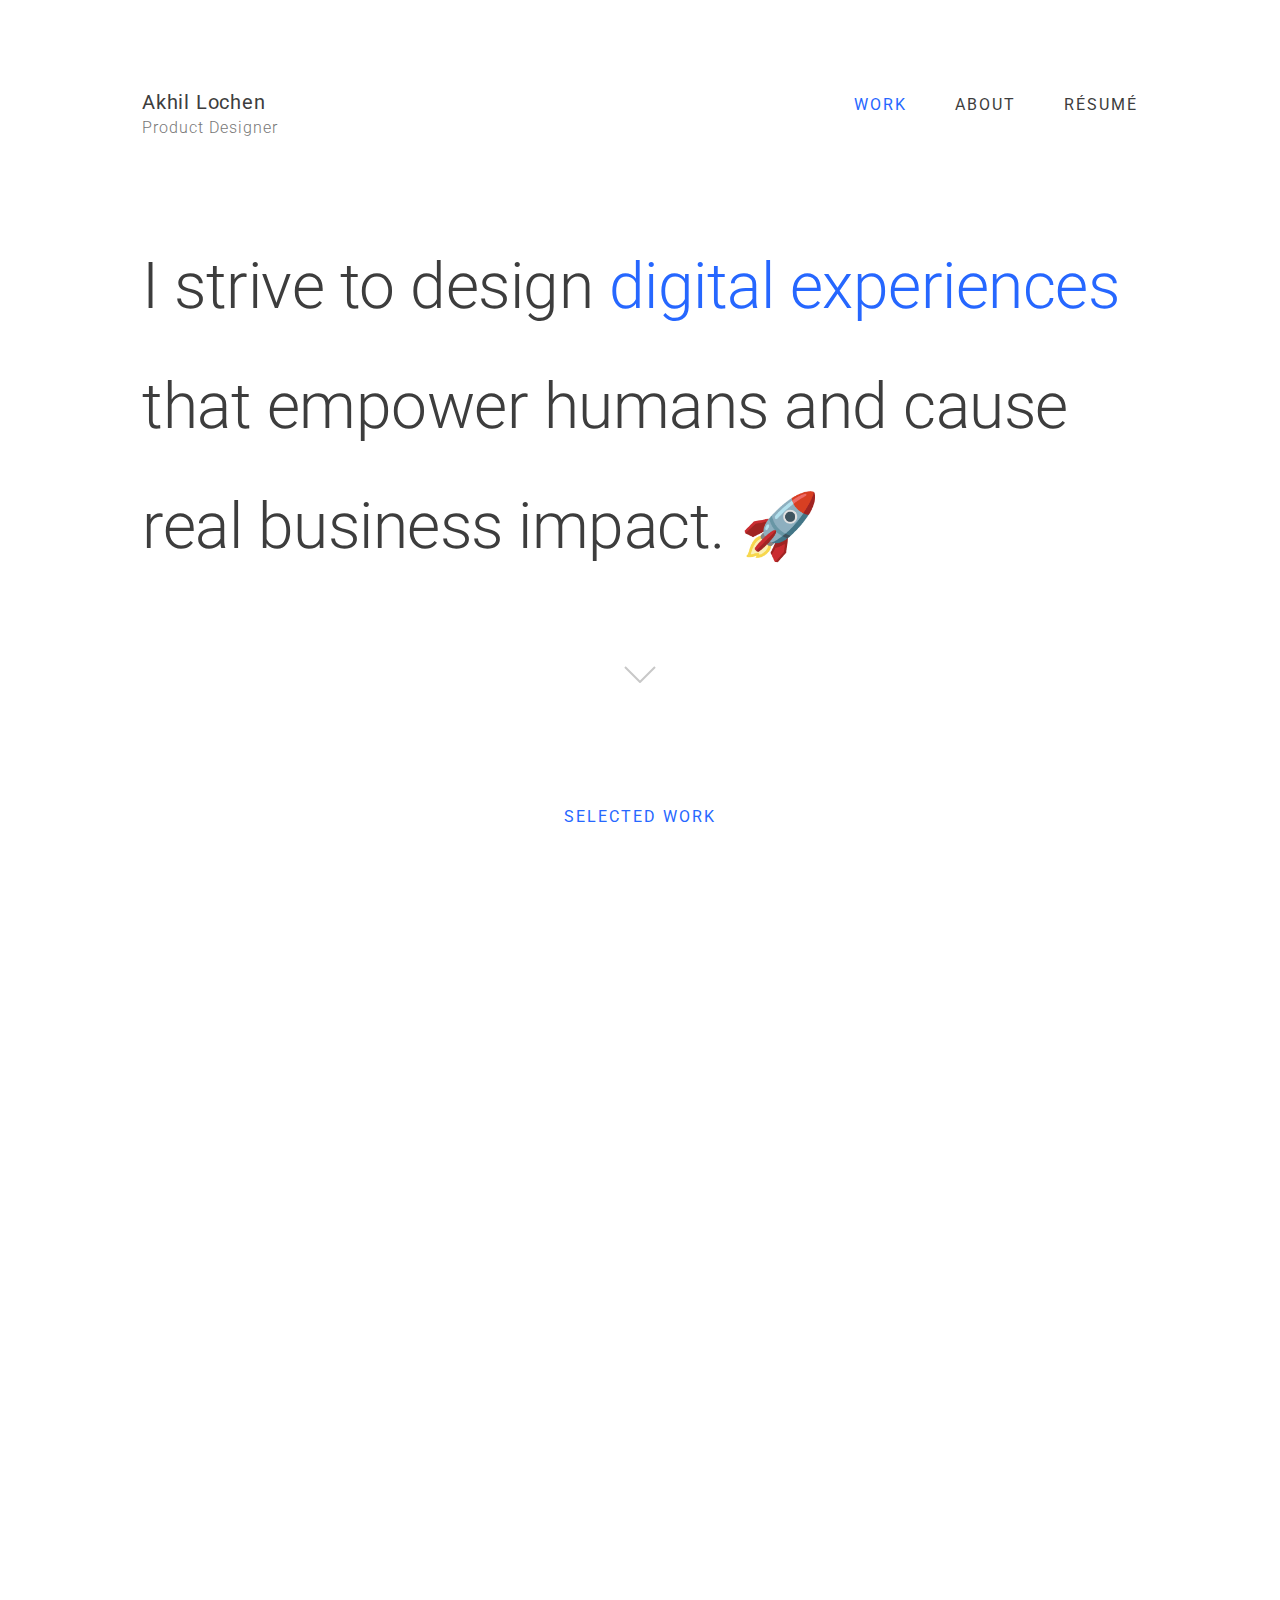
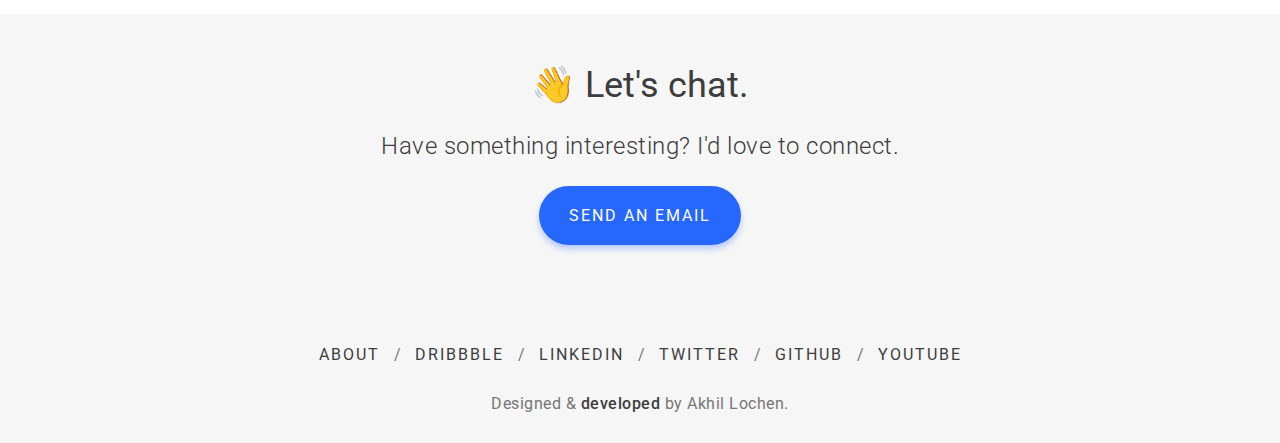
==== index.html @ 66c75b4b "Initial commit" ====
<!DOCTYPE html>
<html lang="en">

<head>
  <script async src="https://www.googletagmanager.com/gtag/js?id=G-N292E61CL1"></script>
  <script>
    window.dataLayer = window.dataLayer || [];
    function gtag() { dataLayer.push(arguments); }
    gtag('js', new Date());
    gtag('config', 'G-N292E61CL1');
  </script>
  <meta charset="UTF-8">
  <meta name="description" content="Akhil Lochen Portfolio" />
  <meta name="title" property="og:title" content="Akhil Lochen" />
  <meta property="og:type" content="Portfolio" />
  <meta name="image" property="og:image" content="./images/og-img-akhil-lochen-portfolio.jpg" />
  <meta name="description" property="og:description" content="Akhil Lochen Portfolio" />
  <meta name="author" content="Akhil Lochen" />
  <meta name="viewport" content="width=device-width, initial-scale=1.0">
  <title>Akhil Lochen — Product Designer</title>
  <link rel="icon" type="image/png" href="./images/icon-akhil-logo.jpg">
  <link rel="stylesheet" href="styles.css">
</head>

<body class="body">
  <nav>
    <div>
      <a href="index.html" class="brand">Akhil Lochen</a>
      <p class="brand-desc">Product Designer</p>
    </div>
    <img src="./images/menu.svg" alt="" class="ham">
    <div>
      <ul class="all-caps-16-px" id="navs">
        <li>
          <a href="#work-section" id="work-link" class="fancy-a highlighted">WORK</a>
        </li>
        <li>
          <a href="./about.html" class="fancy-a">ABOUT</a>
        </li>
        <li>
          <a href="https://drive.google.com/open?id=1reUtJAq7iz3k2XH_NZJFB_BNRAV89VYY" target="_blank"
            rel="noopener noreferrer" class="fancy-a">RÉSUMÉ</a>
        </li>
      </ul>
    </div>
  </nav>
  <div class="hero">
    <h1 class="hero-text">I strive to design <mark class="digital-experiences">digital experiences</mark> that empower
      humans and cause real business impact. 🚀 </h1>
    <div class="scroll-down-arrow user-select-none">
      <img src="./images/icon-down-arrow.svg" alt="Scroll down">
    </div>
  </div>
  <!-- <div id="intern-cta">
    <div class="cta-caption user-select-none">Available for new projects</div>
    <a href="mailto:akhillochen@gmail.com" target="_blank" rel="noopener noreferrer"
      class="intern-cta-button all-caps-16-px user-select-none">💌 HIRE ME</a>
  </div> -->
  <div class="selected-work all-caps-16-px user-select-none" id="work-section">SELECTED WORK</div>
  <a href="https://akhillochen.medium.com/voiceapp-a-community-based-voice-chat-app-cb2309b75c41" target="_blank"
    rel="noopener noreferrer">
    <div class="case-study third disappear">
      <div class="case-study-text">
        <p class="case-study-company-year all-caps-16-px">UX DESIGN ASSIGNMENT • 2021</p>
        <h3 class="case-study-title">VoiceApp</h3>
        <p class="case-study-description">How I designed a voice-chat app for my very first take-home UX Design
          assignment in just 8 hours!</p>
        <a href="https://akhillochen.medium.com/voiceapp-a-community-based-voice-chat-app-cb2309b75c41" target="_blank"
          rel="noopener noreferrer" class="case-study-read-button all-caps-16-px user-select-none">
          READ
          <img src="./images/icon-read-arrow.svg" alt="">
        </a>
      </div>
      <img src="./images/img-voiceapp.jpg" alt="" class="case-study-image user-select-none">
    </div>
  </a>
  <a href="https://akhillochen.medium.com/bookings-on-highspace-fb91dfb2811b" target="_blank" rel="noopener noreferrer">
    <div class="case-study first disappear">
      <div class="case-study-text">
        <p class="case-study-company-year all-caps-16-px">HIGHSPACE • FREELANCE • 2020</p>
        <h3 class="case-study-title">Bookings on Highspace</h3>
        <p class="case-study-description">Designing the customer-side ‘Bookings’ page for a stealth startup (similar to
          “Your Orders” page on Amazon.in).</p>
        <a href="https://akhillochen.medium.com/bookings-on-highspace-fb91dfb2811b" target="_blank"
          rel="noopener noreferrer" class="case-study-read-button all-caps-16-px user-select-none">
          READ
          <img src="./images/icon-read-arrow.svg" alt="">
        </a>
      </div>
      <img src="./images/img-bookings-on-highspace.jpg" alt="" class="case-study-image user-select-none">
    </div>
  </a>
  <a href="https://akhillochen.medium.com/locus-design-system-dbe7ddfc5060" target="_blank" rel="noopener noreferrer">
    <div class="case-study second disappear">
      <div class="case-study-text more-margin">
        <p class="case-study-company-year all-caps-16-px">HIGHSPACE • FREELANCE • 2020</p>
        <h3 class="case-study-title">Locus: Highspace Design System</h3>
        <p class="case-study-description">Creating the foundation for a stealth startup’s design system from scratch.
        </p>
        <a href="https://akhillochen.medium.com/locus-design-system-dbe7ddfc5060" target="_blank"
          rel="noopener noreferrer" class="case-study-read-button all-caps-16-px user-select-none">
          READ
          <img src="./images/icon-read-arrow.svg" alt="">
        </a>
      </div>
      <img src="./images/img-highspace-design-system.jpg" alt="" class="case-study-image user-select-none">
    </div>
  </a>
  <footer>
    <h3 class="lets-chat">👋 Let's chat.</h3>
    <p class="case-study-description lets-chat-desc">Have something interesting? I'd love to connect.</p>
    <a href="mailto:akhillochen@gmail.com" target="_blank" rel="noopener noreferrer"
      class="case-study-read-button all-caps-16-px big-size user-select-none">SEND AN EMAIL</a>
    <div class="footer-social-links">
      <a href="./about.html" class="all-caps-16-px fancy-a">ABOUT</a>
      <span class="social-links-divider">/</span>
      <a href="https://dribbble.com/akhillochen" class="all-caps-16-px fancy-a">DRIBBBLE</a>
      <span class="social-links-divider">/</span>
      <a href="https://www.linkedin.com/in/akhillochen/" target="_blank" rel="noopener noreferrer"
        class="all-caps-16-px fancy-a">LINKEDIN</a>
      <span class="social-links-divider">/</span>
      <a href="https://twitter.com/akhillochen" target="_blank" rel="noopener noreferrer"
        class="all-caps-16-px fancy-a">TWITTER</a>
      <span class="social-links-divider">/</span>
      <a href="https://github.com/akhillochen" target="_blank" rel="noopener noreferrer"
        class="all-caps-16-px fancy-a">GITHUB</a>
      <span class="social-links-divider">/</span>
      <a href="https://www.youtube.com/channel/UCSUV_YG21xg3sweRfzR6cZQ" target="_blank" rel="noopener noreferrer"
        class="all-caps-16-px fancy-a">YOUTUBE</a>
    </div>
    <p class="footer-copyright user-select-none">Designed & <a
        href="https://github.com/akhillochen/product-design-portfolio" target="_blank" rel="noopener noreferrer"
        class="fancy-a" style="font-weight: 500;">developed</a> by Akhil Lochen.</p>
  </footer>
  <script src="app.js"></script>
</body>

</html>
---- styles.css ----
@import url('https://fonts.googleapis.com/css2?family=Roboto:wght@300;400;500;700&display=swap');
* {
  margin: 0;
  padding: 0;
  box-sizing: border-box;
  font-family: 'Roboto', -apple-system, BlinkMacSystemFont, 'Segoe UI', Roboto, Oxygen, Ubuntu, Cantarell, 'Open Sans', 'Helvetica Neue', sans-serif;
}

::selection {
  color: whitesmoke;
  background: #2667FF;
}

.all-caps-16-px {
  font-size: 16px;
  font-weight: 400;
  letter-spacing: 2px;
}

.user-select-none {
  -webkit-touch-callout: none;
  -webkit-user-select: none;
  -khtml-user-select: none;
  -moz-user-select: none;
  -ms-user-select: none;
  user-select: none;
}

body {
  align-content: center;
}

.body::after {
  z-index: 3;
  content: "";
  position: absolute;
  background-color: #2667ff;
  top: 0;
  left: 0;
  width: 100vw;
  height: 101vh;
  transform-origin: right;
  transform: scaleX(0);
  animation: slide-animation 2s cubic-bezier(1, .01, .22, 1.04) both;
  animation-delay: 0.4s;
}

@keyframes slide-animation {
  0% {
    transform-origin: left;
    transform: scaleX(0);
  }
  30% {
    transform-origin: left;
    transform: scaleX(1);
  }
  99% {
    transform: translateX(100%);
  }
  100% {
    visibility: none;
  }
}

nav {
  max-width: 1156px;
  margin: 10vh 142px 10vh 142px;
  display: flex;
  flex-direction: row;
  justify-content: space-between;
}

a {
  text-decoration: none;
}

.fancy-a {
  color: #3d3d3d;
  position: relative;
}

.fancy-a::after {
  content: "";
  position: absolute;
  left: 0;
  bottom: -20%;
  width: 100%;
  height: 2px;
  background-color: #2667ff;
  transform: scaleX(0);
  transform-origin: right;
  transition: transform 0.6s cubic-bezier(0.22, 0.61, 0.36, 1);
}

.fancy-a:hover::after {
  transform: scaleX(1);
  transform-origin: left;
}

.brand {
  width: fit-content;
  color: #3d3d3d;
  font-size: 20px;
  font-weight: 400;
  letter-spacing: 0.8px;
  clip-path: inset(0 0 0 0);
}

.brand:hover, .brand-about:hover {
  transition: 0.3s;
  color: #2667FF;
}

.brand-desc {
  padding-top: 4px;
  color: #777777;
  letter-spacing: 1px;
  font-weight: 300;
}

.ham {
  display: none;
  cursor: pointer;
  position: absolute;
  top: 8vh;
  right: 16px;
  margin: 10px;
  width: 24px;
  height: 24px;
}

#navs {
  margin-top: 5px;
  display: flex;
  flex-direction: row;
  list-style: none;
}

.highlighted {
  color: #2667FF;
}

#navs li:not(:last-child) {
  margin-right: 48px;
}

.hero {
  margin: 0 142px 120px 142px;
}

@keyframes fadein {
  from {
    opacity: 0;
  }
  to {
    opacity: 1;
  }
  0% {
    transform: translateY(60px);
  }
  100% {
    transform: translateY(0);
  }
}

.hero-text {
  max-width: 1156px;
  margin-bottom: 8vh;
  font-size: 72px;
  font-weight: 300;
  letter-spacing: -0.5px;
  line-height: 120px;
  color: #3d3d3d;
  animation: fadein 1s;
}

.digital-experiences {
  color: #2667ff;
  background-color: #ffffff;
}

.scroll-down-arrow {
  text-align: center;
  pointer-events: none;
  opacity: 0.4;
}

#intern-cta {
  padding-left: 24px;
  float: left;
  display: flex;
  position: fixed;
  z-index: 2;
  left: 142px;
  bottom: 30px;
  flex-direction: row;
  align-items: center;
  background-color: white;
  box-shadow: 0px 2px 20px #00000030;
  border-radius: 50px;
}

.cta-caption {
  margin-right: 15px;
  font-weight: 400;
  color: #3d3d3d;
  letter-spacing: 0.5px;
}

.cta-caption::before {
  content: '';
  display: inline-block;
  margin-right: 8px;
  width: 11px;
  height: 11px;
  opacity: 0;
  border-radius: 7.5px;
  background-color: #2667FF;
  animation: emphasize 1.6s ease-out infinite;
}

@keyframes emphasize {
  0%, 100% {
    opacity: 0.2;
  }
  50% {
    opacity: 1;
  }
}

.intern-cta-button {
  display: flex;
  flex-direction: row;
  align-items: center;
  padding: 20px;
  color: white;
  background-color: #2667FF;
  border-radius: 0px 50px 50px 0px;
}

.intern-cta-button:hover {
  transition: 100ms ease-in-out;
  background-color: #4c7ef1;
  box-shadow: 0px 8px 20px #2667FF45;
}

.intern-cta-button:active {
  transition: 50ms ease-in-out;
  background-color: #1f5ae2;
  box-shadow: 0px 1px 2px #2667FF60;
}

.selected-work {
  text-align: center;
  color: #2667ff;
}

.case-study {
  z-index: 0;
  max-width: 1440px;
  margin-bottom: 40px;
  padding-top: 100px;
  display: flex;
  flex-direction: row;
  justify-content: space-between;
  transition: 0.8s all ease-in-out;
}

.second {
  z-index: 0;
  background-color: white;
}

.third {
  z-index: 0;
  padding-bottom: 20px;
}

.disappear {
  opacity: 0;
  transform: translateY(20px);
}

.appear {
  opacity: 1;
  transform: translateY(0);
}

.case-study-text {
  z-index: 0;
  margin: 100px 0 0 142px;
  max-width: 50%;
}

.case-study-company-year {
  z-index: 0;
  margin-bottom: 24px;
  color: #777777;
}

.case-study-title {
  z-index: 0;
  margin-bottom: 30px;
  font-size: 48px;
  font-weight: 400;
  color: #3d3d3d;
}

.case-study-description {
  z-index: 0;
  margin-bottom: 40px;
  font-size: 24px;
  font-weight: 300;
  line-height: 40px;
  letter-spacing: 0.5px;
  color: #3d3d3d;
}

.case-study-read-button {
  z-index: 0;
  padding: 12px 20px 12px 20px;
  background-color: #2667FF;
  color: white;
  border-radius: 24px;
  box-shadow: 0px 4px 6px #2667FF50;
}

.case-study-read-button:hover {
  transition: 100ms ease-in-out;
  background-color: #4c7ef1;
  box-shadow: 0px 8px 20px #2667FF45;
}

.case-study-read-button:active {
  transition: 50ms ease-in-out;
  background-color: #1f5ae2;
  box-shadow: 0px 1px 2px #2667FF60;
}

.case-study-image {
  object-fit: contain;
  pointer-events: none;
}

.more-margin {
  margin-top: 150px;
}

footer {
  z-index: 3;
  margin-top: 120px;
  padding: 30px 0;
  text-align: center;
  background-color: #f6f6f6;
}

.lets-chat {
  padding: 20px 0;
  font-size: 36px;
  font-weight: 400;
  color: #3d3d3d;
}

.big-size {
  padding: 20px 30px 20px 30px;
  border-radius: 30px;
}

.footer-social-links {
  margin-top: 120px;
}

.social-links-divider {
  margin: 0 10px;
  color: #777777;
}

.footer-copyright {
  margin-top: 30px;
  font-size: 16px;
  letter-spacing: 0.5px;
  color: #777777;
}

.about-me-content {
  max-width: 1152px;
  margin: 0 142px;
  position: relative;
  align-items: flex-start;
  animation: fadein 1s;
}

.about-me-name {
  margin-bottom: 40px;
  font-size: 56px;
  font-weight: 300;
  color: #3d3d3d;
  position: relative;
}

.name {
  color: #2667FF;
  background-color: white;
}

.about-me-content p {
  margin-bottom: 30px;
  font-size: 24px;
  font-weight: 300;
  letter-spacing: 0.8px;
  line-height: 40px;
}

.p1 {
  animation: fadein 1s;
}

.p2 {
  animation: fadein 1.6s;
}

.p3 {
  animation: fadein 1.8s;
}

.p4 {
  animation: fadein 2s;
}

.about-me-content a {
  color: #2667FF;
  font-weight: 400;
}

.users {
  text-decoration: line-through;
  background-color: white;
}

figure {
  animation: fadein 1s;
  margin: 40px 0 60px 0;
  clip-path: inset(0 0 0 0);
}

figure img {
  width: 40%px;
}

figure::after {
  content: "";
  position: absolute;
  background-color: #2667ff;
  top: 0;
  left: 0;
  width: 100vw;
  height: 100vh;
  transform-origin: right;
  transform: scaleX(0);
  animation: slide-animation 2s cubic-bezier(1, .01, .22, 1.04) both;
  animation-delay: 0.4s;
}

figcaption {
  margin-top: 10px;
  font-size: 16px;
  letter-spacing: 0.5px;
  color: #777777;
}

@media (min-width: 1500px) {
  .hero-text, nav, .case-study, .about-me-content {
    margin-right: auto;
    margin-left: auto;
  }
  .hero-text {
    font-size: 96px;
    line-height: 150px;
  }
  .about-me-name {
    font-size: 80px;
  }
  .brand {
    font-size: 32px;
  }
  .all-caps-16-px {
    font-size: 20px;
    letter-spacing: 3px;
  }
  .case-study {
    margin-bottom: 80px;
  }
  .case-study-title {
    font-size: 64px;
    line-height: 80px;
  }
  .case-study-description {
    margin-bottom: 56px;
    font-size: 30px;
    font-weight: 300;
    line-height: 48px;
    letter-spacing: 1px;
  }
  .about-me-content p {
    font-size: 30px;
    line-height: 50px;
  }
  .lets-chat {
    font-size: 48px;
  }
  .footer-copyright {
    font-size: 20px;
  }
}

@media (max-width: 1318px) {
  .hero-text {
    font-size: 64px;
  }
  .second {
    background-color: transparent;
  }
}

@media (max-width: 1201px) {
  .hero {
    margin: 0 60px 120px 60px;
  }
  #intern-cta {
    left: 60px;
  }
  nav {
    margin: 10vh 60px 8vh 60px;
  }
  .about-me-content {
    margin: 0 60px;
  }
  .selected-work {
    margin-bottom: 40px;
  }
  .case-study {
    padding-top: 0px;
  }
  .case-study-text {
    margin-left: 60px;
    width: 100%;
  }
  .case-study-image {
    width: 50%;
  }
}

@media (max-width: 736px) {
  .hero {
    margin: 0 16px 100px 16px;
  }
  #intern-cta {
    bottom: 10px;
    left: 8px;
  }
  .cta-caption::before {
    margin-right: 4px;
  }
  .intern-cta-button {
    padding: 20px 20px 20px 10px;
  }
  nav {
    margin: 10vh 16px 10vh 16px;
  }
  .about-me-content {
    margin-right: 16px;
    margin-left: 16px;
  }
  .brand {
    font-size: 20px;
  }
  .hero-text, .about-me-name {
    font-size: 36px;
    line-height: 60px;
  }
  .about-me-name {
    margin-bottom: 20px;
  }
  .selected-work {
    margin-bottom: 0px;
  }
  .case-study {
    margin-bottom: 0px;
    padding-top: 20px;
    flex-direction: column;
  }
  .case-study-image {
    display: none;
  }
  .case-study-text {
    margin-right: 16px;
    order: 2;
    margin-left: 16px;
    max-width: 90%;
  }
  .more-margin {
    margin-top: 0;
  }
  .case-study-title {
    font-size: 36px;
  }
  .case-study-description {
    font-size: 20px;
    line-height: 30px;
  }
  .about-me-content p {
    font-size: 20px;
    line-height: 40px;
  }
  .second {
    padding-top: 120px;
  }
  .all-caps-16-px {
    font-size: 14px;
  }
  figure {
    margin: 20px 0;
  }
  #navs {
    display: flex;
  }
}

@media (max-width: 560px) {
  .selected-work {
    margin-bottom: -20px;
  }
  .lets-chat-desc, .footer-social-links {
    margin-right: 16px;
    margin-left: 16px;
  }
  .footer-social-links {
    line-height: 40px;
  }
  .all-caps-16-px {
    font-size: 14px;
  }
  .ham {
    display: block;
  }
  #navs {
    flex-direction: column;
    display: none;
  }
  #navs li {
    margin-top: 20px;
  }
  nav {
    display: flex;
    flex-direction: column;
    justify-content: space-between;
  }
}

@media (max-width: 375px) {
  #intern-cta {
    font-size: 13px;
    padding-left: 11px;
  }
  .cta-caption {
    margin-right: 6px;
  }
  .intern-cta-button {
    padding: 20px 10px;
  }
}
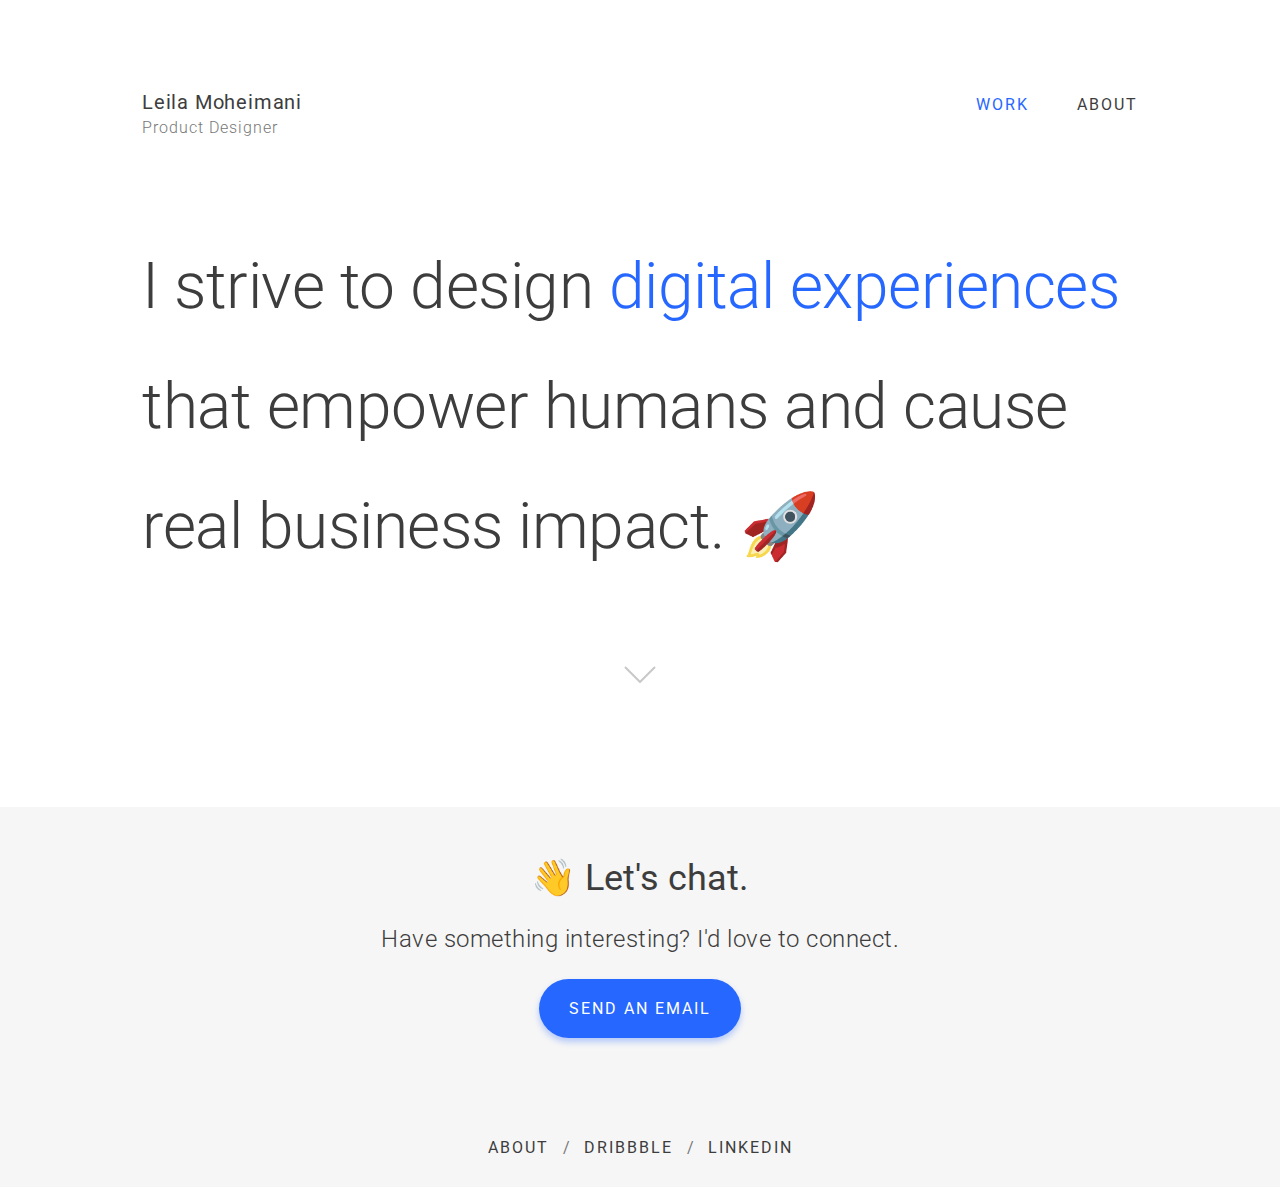
==== commit 199e85b4: "feat: Change name" ====
--- a/index.html
+++ b/index.html
@@ -1,62 +1,74 @@
 <!DOCTYPE html>
 <html lang="en">
-
-<head>
-  <script async src="https://www.googletagmanager.com/gtag/js?id=G-N292E61CL1"></script>
-  <script>
+  <head>
+    <!-- <script async src="https://www.googletagmanager.com/gtag/js?id=G-N292E61CL1"></script> -->
+    <!-- <script>
     window.dataLayer = window.dataLayer || [];
     function gtag() { dataLayer.push(arguments); }
     gtag('js', new Date());
     gtag('config', 'G-N292E61CL1');
-  </script>
-  <meta charset="UTF-8">
-  <meta name="description" content="Akhil Lochen Portfolio" />
-  <meta name="title" property="og:title" content="Akhil Lochen" />
-  <meta property="og:type" content="Portfolio" />
-  <meta name="image" property="og:image" content="./images/og-img-akhil-lochen-portfolio.jpg" />
-  <meta name="description" property="og:description" content="Akhil Lochen Portfolio" />
-  <meta name="author" content="Akhil Lochen" />
-  <meta name="viewport" content="width=device-width, initial-scale=1.0">
-  <title>Akhil Lochen — Product Designer</title>
-  <link rel="icon" type="image/png" href="./images/icon-akhil-logo.jpg">
-  <link rel="stylesheet" href="styles.css">
-</head>
+  </script> -->
+    <meta charset="UTF-8" />
+    <meta name="description" content="Leila Moheimani Portfolio" />
+    <meta name="title" property="og:title" content="Leila Moheimani" />
+    <meta property="og:type" content="Portfolio" />
+    <meta
+      name="image"
+      property="og:image"
+      content="./images/og-img-akhil-lochen-portfolio.jpg"
+    />
+    <meta
+      name="description"
+      property="og:description"
+      content="Leila Moheimani Portfolio"
+    />
+    <meta name="author" content="Leila Moheimani" />
+    <meta name="viewport" content="width=device-width, initial-scale=1.0" />
+    <title>Leila Moheimani — Product Designer</title>
+    <link rel="icon" type="image/png" href="./images/icon-akhil-logo.jpg" />
+    <link rel="stylesheet" href="styles.css" />
+  </head>
 
-<body class="body">
-  <nav>
-    <div>
-      <a href="index.html" class="brand">Akhil Lochen</a>
-      <p class="brand-desc">Product Designer</p>
-    </div>
-    <img src="./images/menu.svg" alt="" class="ham">
-    <div>
-      <ul class="all-caps-16-px" id="navs">
-        <li>
-          <a href="#work-section" id="work-link" class="fancy-a highlighted">WORK</a>
-        </li>
-        <li>
-          <a href="./about.html" class="fancy-a">ABOUT</a>
-        </li>
-        <li>
+  <body class="body">
+    <nav>
+      <div>
+        <a href="index.html" class="brand">Leila Moheimani</a>
+        <p class="brand-desc">Product Designer</p>
+      </div>
+      <img src="./images/menu.svg" alt="" class="ham" />
+      <div>
+        <ul class="all-caps-16-px" id="navs">
+          <li>
+            <a href="#work-section" id="work-link" class="fancy-a highlighted"
+              >WORK</a
+            >
+          </li>
+          <li>
+            <a href="./about.html" class="fancy-a">ABOUT</a>
+          </li>
+          <!-- <li>
           <a href="https://drive.google.com/open?id=1reUtJAq7iz3k2XH_NZJFB_BNRAV89VYY" target="_blank"
             rel="noopener noreferrer" class="fancy-a">RÉSUMÉ</a>
-        </li>
-      </ul>
+        </li> -->
+        </ul>
+      </div>
+    </nav>
+    <div class="hero">
+      <h1 class="hero-text">
+        I strive to design
+        <mark class="digital-experiences">digital experiences</mark> that
+        empower humans and cause real business impact. 🚀
+      </h1>
+      <div class="scroll-down-arrow user-select-none">
+        <img src="./images/icon-down-arrow.svg" alt="Scroll down" />
+      </div>
     </div>
-  </nav>
-  <div class="hero">
-    <h1 class="hero-text">I strive to design <mark class="digital-experiences">digital experiences</mark> that empower
-      humans and cause real business impact. 🚀 </h1>
-    <div class="scroll-down-arrow user-select-none">
-      <img src="./images/icon-down-arrow.svg" alt="Scroll down">
-    </div>
-  </div>
-  <!-- <div id="intern-cta">
+    <!-- <div id="intern-cta">
     <div class="cta-caption user-select-none">Available for new projects</div>
     <a href="mailto:akhillochen@gmail.com" target="_blank" rel="noopener noreferrer"
       class="intern-cta-button all-caps-16-px user-select-none">💌 HIRE ME</a>
   </div> -->
-  <div class="selected-work all-caps-16-px user-select-none" id="work-section">SELECTED WORK</div>
+    <!-- <div class="selected-work all-caps-16-px user-select-none" id="work-section">SELECTED WORK</div>
   <a href="https://akhillochen.medium.com/voiceapp-a-community-based-voice-chat-app-cb2309b75c41" target="_blank"
     rel="noopener noreferrer">
     <div class="case-study third disappear">
@@ -105,34 +117,37 @@
       </div>
       <img src="./images/img-highspace-design-system.jpg" alt="" class="case-study-image user-select-none">
     </div>
-  </a>
-  <footer>
-    <h3 class="lets-chat">👋 Let's chat.</h3>
-    <p class="case-study-description lets-chat-desc">Have something interesting? I'd love to connect.</p>
-    <a href="mailto:akhillochen@gmail.com" target="_blank" rel="noopener noreferrer"
-      class="case-study-read-button all-caps-16-px big-size user-select-none">SEND AN EMAIL</a>
-    <div class="footer-social-links">
-      <a href="./about.html" class="all-caps-16-px fancy-a">ABOUT</a>
-      <span class="social-links-divider">/</span>
-      <a href="https://dribbble.com/akhillochen" class="all-caps-16-px fancy-a">DRIBBBLE</a>
-      <span class="social-links-divider">/</span>
-      <a href="https://www.linkedin.com/in/akhillochen/" target="_blank" rel="noopener noreferrer"
-        class="all-caps-16-px fancy-a">LINKEDIN</a>
-      <span class="social-links-divider">/</span>
-      <a href="https://twitter.com/akhillochen" target="_blank" rel="noopener noreferrer"
-        class="all-caps-16-px fancy-a">TWITTER</a>
-      <span class="social-links-divider">/</span>
-      <a href="https://github.com/akhillochen" target="_blank" rel="noopener noreferrer"
-        class="all-caps-16-px fancy-a">GITHUB</a>
-      <span class="social-links-divider">/</span>
-      <a href="https://www.youtube.com/channel/UCSUV_YG21xg3sweRfzR6cZQ" target="_blank" rel="noopener noreferrer"
-        class="all-caps-16-px fancy-a">YOUTUBE</a>
-    </div>
-    <p class="footer-copyright user-select-none">Designed & <a
-        href="https://github.com/akhillochen/product-design-portfolio" target="_blank" rel="noopener noreferrer"
-        class="fancy-a" style="font-weight: 500;">developed</a> by Akhil Lochen.</p>
-  </footer>
-  <script src="app.js"></script>
-</body>
-
+  </a> -->
+    <footer>
+      <h3 class="lets-chat">👋 Let's chat.</h3>
+      <p class="case-study-description lets-chat-desc">
+        Have something interesting? I'd love to connect.
+      </p>
+      <a
+        href="mailto:akhillochen@gmail.com"
+        target="_blank"
+        rel="noopener noreferrer"
+        class="case-study-read-button all-caps-16-px big-size user-select-none"
+        >SEND AN EMAIL</a
+      >
+      <div class="footer-social-links">
+        <a href="./about.html" class="all-caps-16-px fancy-a">ABOUT</a>
+        <span class="social-links-divider">/</span>
+        <a
+          href="https://dribbble.com/LeilaMoheimani"
+          class="all-caps-16-px fancy-a"
+          >DRIBBBLE</a
+        >
+        <span class="social-links-divider">/</span>
+        <a
+          href="https://www.linkedin.com/in/leila-moheimani/"
+          target="_blank"
+          rel="noopener noreferrer"
+          class="all-caps-16-px fancy-a"
+          >LINKEDIN</a
+        >
+      </div>
+    </footer>
+    <script src="app.js"></script>
+  </body>
 </html>
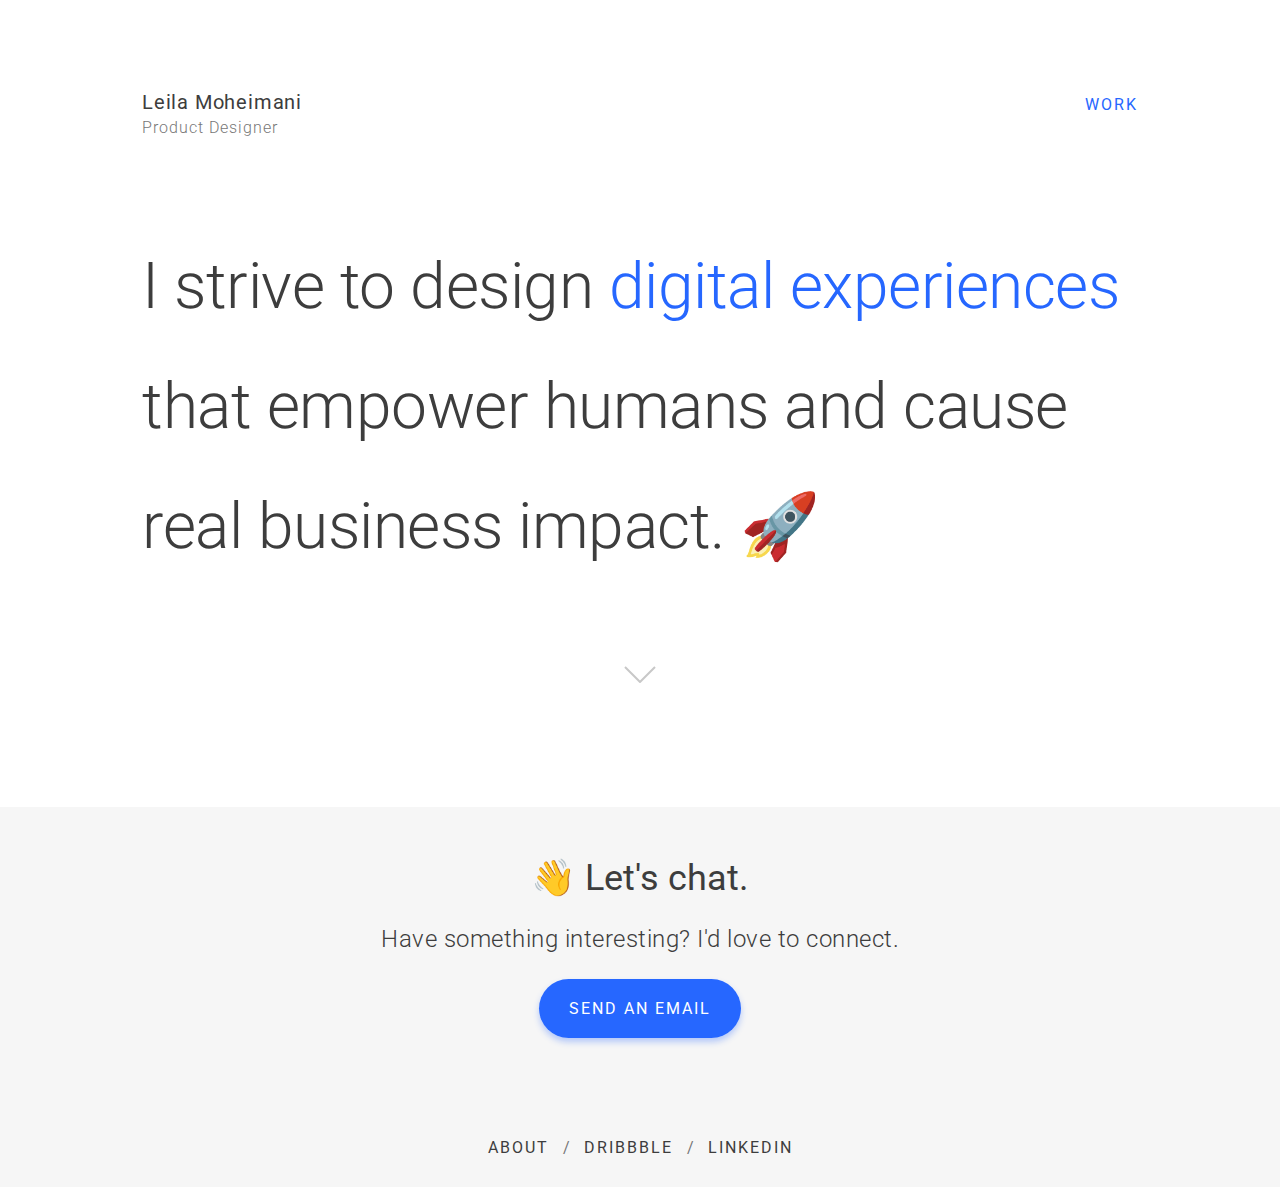
==== commit 2af1252b: "feat: Remove about" ====
--- a/index.html
+++ b/index.html
@@ -43,9 +43,9 @@
               >WORK</a
             >
           </li>
-          <li>
+          <!-- <li>
             <a href="./about.html" class="fancy-a">ABOUT</a>
-          </li>
+          </li> -->
           <!-- <li>
           <a href="https://drive.google.com/open?id=1reUtJAq7iz3k2XH_NZJFB_BNRAV89VYY" target="_blank"
             rel="noopener noreferrer" class="fancy-a">RÉSUMÉ</a>
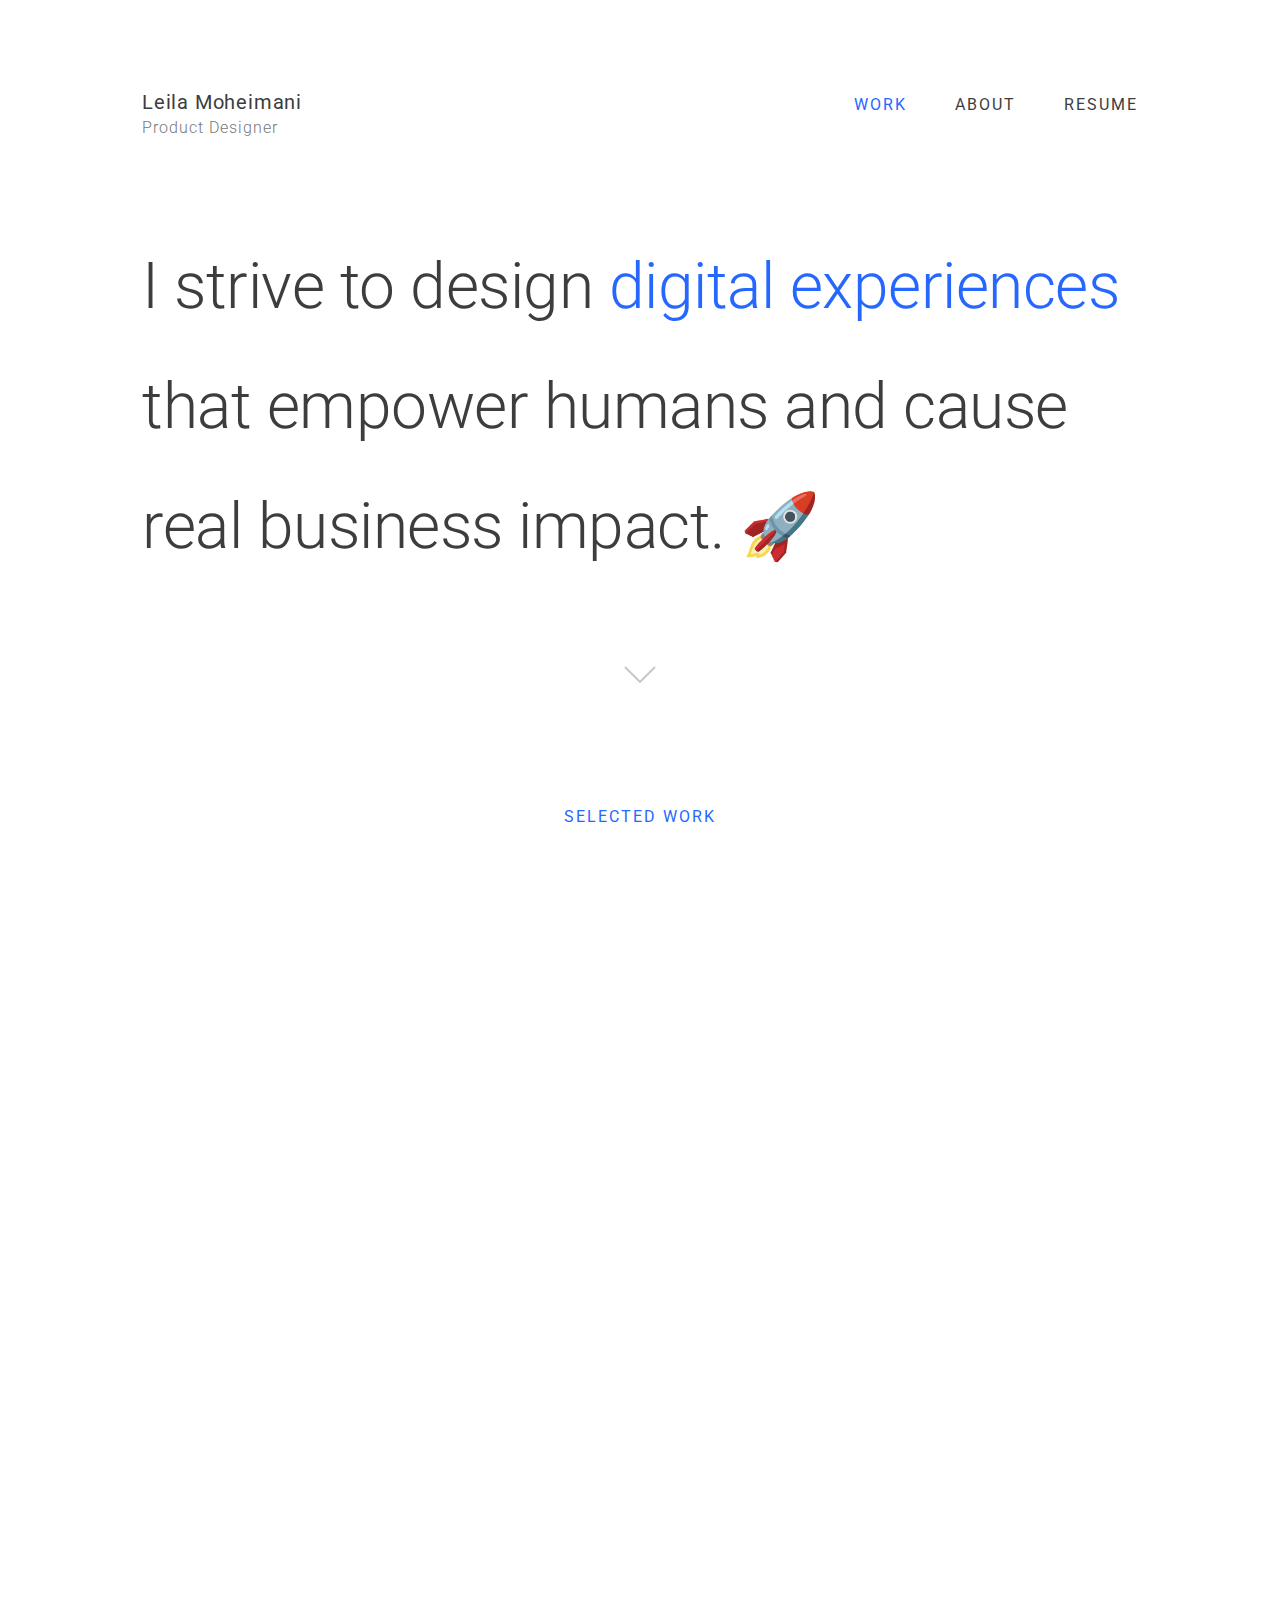
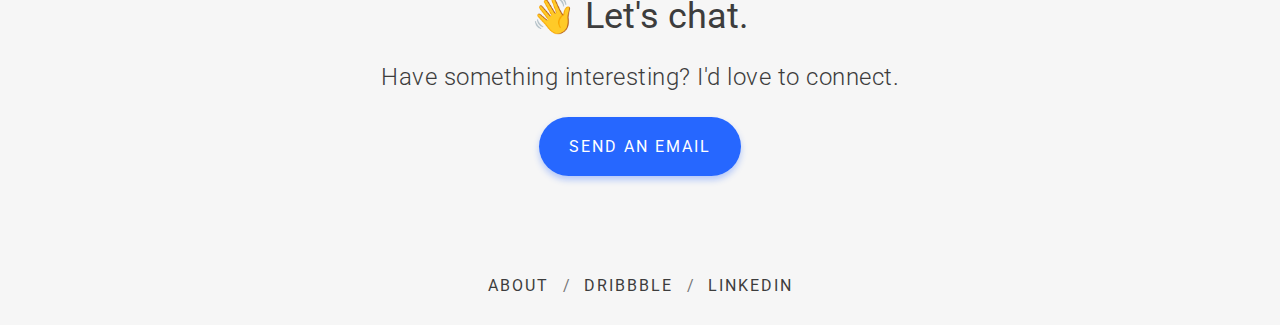
==== commit 940f597a: "feat: add about and case studies" ====
--- a/index.html
+++ b/index.html
@@ -43,13 +43,18 @@
               >WORK</a
             >
           </li>
-          <!-- <li>
+          <li>
             <a href="./about.html" class="fancy-a">ABOUT</a>
-          </li> -->
-          <!-- <li>
-          <a href="https://drive.google.com/open?id=1reUtJAq7iz3k2XH_NZJFB_BNRAV89VYY" target="_blank"
-            rel="noopener noreferrer" class="fancy-a">RÉSUMÉ</a>
-        </li> -->
+          </li>
+          <li>
+            <a
+              href="https://drive.google.com/file/d/1LhRhHOm-ZEmyCmUBdAojzq3lWYaZxjUD/view?usp=sharing"
+              target="_blank"
+              rel="noopener noreferrer"
+              class="fancy-a"
+              >RESUME</a
+            >
+          </li>
         </ul>
       </div>
     </nav>
@@ -68,63 +73,118 @@
     <a href="mailto:akhillochen@gmail.com" target="_blank" rel="noopener noreferrer"
       class="intern-cta-button all-caps-16-px user-select-none">💌 HIRE ME</a>
   </div> -->
-    <!-- <div class="selected-work all-caps-16-px user-select-none" id="work-section">SELECTED WORK</div>
-  <a href="https://akhillochen.medium.com/voiceapp-a-community-based-voice-chat-app-cb2309b75c41" target="_blank"
-    rel="noopener noreferrer">
-    <div class="case-study third disappear">
-      <div class="case-study-text">
-        <p class="case-study-company-year all-caps-16-px">UX DESIGN ASSIGNMENT • 2021</p>
-        <h3 class="case-study-title">VoiceApp</h3>
-        <p class="case-study-description">How I designed a voice-chat app for my very first take-home UX Design
-          assignment in just 8 hours!</p>
-        <a href="https://akhillochen.medium.com/voiceapp-a-community-based-voice-chat-app-cb2309b75c41" target="_blank"
-          rel="noopener noreferrer" class="case-study-read-button all-caps-16-px user-select-none">
-          READ
-          <img src="./images/icon-read-arrow.svg" alt="">
-        </a>
-      </div>
-      <img src="./images/img-voiceapp.jpg" alt="" class="case-study-image user-select-none">
+    <div
+      class="selected-work all-caps-16-px user-select-none"
+      id="work-section"
+    >
+      SELECTED WORK
     </div>
-  </a>
-  <a href="https://akhillochen.medium.com/bookings-on-highspace-fb91dfb2811b" target="_blank" rel="noopener noreferrer">
-    <div class="case-study first disappear">
-      <div class="case-study-text">
-        <p class="case-study-company-year all-caps-16-px">HIGHSPACE • FREELANCE • 2020</p>
-        <h3 class="case-study-title">Bookings on Highspace</h3>
-        <p class="case-study-description">Designing the customer-side ‘Bookings’ page for a stealth startup (similar to
-          “Your Orders” page on Amazon.in).</p>
-        <a href="https://akhillochen.medium.com/bookings-on-highspace-fb91dfb2811b" target="_blank"
-          rel="noopener noreferrer" class="case-study-read-button all-caps-16-px user-select-none">
-          READ
-          <img src="./images/icon-read-arrow.svg" alt="">
-        </a>
-      </div>
-      <img src="./images/img-bookings-on-highspace.jpg" alt="" class="case-study-image user-select-none">
-    </div>
-  </a>
-  <a href="https://akhillochen.medium.com/locus-design-system-dbe7ddfc5060" target="_blank" rel="noopener noreferrer">
-    <div class="case-study second disappear">
-      <div class="case-study-text more-margin">
-        <p class="case-study-company-year all-caps-16-px">HIGHSPACE • FREELANCE • 2020</p>
-        <h3 class="case-study-title">Locus: Highspace Design System</h3>
-        <p class="case-study-description">Creating the foundation for a stealth startup’s design system from scratch.
-        </p>
-        <a href="https://akhillochen.medium.com/locus-design-system-dbe7ddfc5060" target="_blank"
-          rel="noopener noreferrer" class="case-study-read-button all-caps-16-px user-select-none">
-          READ
-          <img src="./images/icon-read-arrow.svg" alt="">
-        </a>
-      </div>
-      <img src="./images/img-highspace-design-system.jpg" alt="" class="case-study-image user-select-none">
-    </div>
-  </a> -->
+    <a
+      href="https://drive.google.com/file/d/1uTrTe5DRjKGlwG7yZRDPOfWQdM1_mzxk/view?usp=sharing"
+      target="_blank"
+      rel="noopener noreferrer"
+    >
+      <div class="case-study third disappear">
+        <div class="case-study-text">
+          <p class="case-study-company-year all-caps-16-px">
+            CASE STUDY • ALIBABA TRAVELS • 2023
+          </p>
+          <h3 class="case-study-title">7% Reduction in Unresolved Queries</h3>
+          <p class="case-study-description">
+            Led the "Help Center" implementation initiative, analyzed 8,000+
+            queries, used clustering techniques, and reduced unresolved queries
+            by 7%
+          </p>
+          <a
+            href="https://drive.google.com/file/d/1uTrTe5DRjKGlwG7yZRDPOfWQdM1_mzxk/view?usp=sharing"
+            target="_blank"
+            rel="noopener noreferrer"
+            class="case-study-read-button all-caps-16-px user-select-none"
+          >
+            READ
+            <img src="./images/icon-read-arrow.svg" alt="" />
+          </a>
+        </div>
+        <img
+          src="./images/helpcenter.png"
+          alt=""
+          class="case-study-image user-select-none"
+        />
+      </div>
+    </a>
+
+    <a
+      href="https://www.behance.net/gallery/133367719/Sim-Card-Credit-Case-Study"
+      target="_blank"
+      rel="noopener noreferrer"
+    >
+      <div class="case-study first disappear">
+        <div class="case-study-text">
+          <p class="case-study-company-year all-caps-16-px">
+            FINTECH CASE STUDY • FREELANCE • 2021
+          </p>
+          <h3 class="case-study-title">Credit Top Up</h3>
+          <p class="case-study-description">
+            Streamlined the customer experience for sim card and credit
+            management through innovative UI/UX design solutions, enhancing
+            usability and functionality.
+          </p>
+          <a
+            href="https://www.behance.net/gallery/133367719/Sim-Card-Credit-Case-Studyb"
+            target="_blank"
+            rel="noopener noreferrer"
+            class="case-study-read-button all-caps-16-px user-select-none"
+          >
+            READ
+            <img src="./images/icon-read-arrow.svg" alt="" />
+          </a>
+        </div>
+        <img
+          src="./images/credit.png"
+          alt=""
+          class="case-study-image user-select-none"
+        />
+      </div>
+    </a>
+    <a
+      href="https://www.behance.net/gallery/205466349/Lemon-App-Case-Study"
+      target="_blank"
+      rel="noopener noreferrer"
+    >
+      <div class="case-study second disappear">
+        <div class="case-study-text more-margin">
+          <p class="case-study-company-year all-caps-16-px">
+            APP REDESIGN • STUDENT CASE STUDY • 2020
+          </p>
+          <h3 class="case-study-title">LEMON</h3>
+          <p class="case-study-description">
+            Designed a user-friendly mobile app that simplifies personal finance
+            management with intuitive interactions and engaging visuals
+          </p>
+          <a
+            href="https://www.behance.net/gallery/205466349/Lemon-App-Case-Study"
+            target="_blank"
+            rel="noopener noreferrer"
+            class="case-study-read-button all-caps-16-px user-select-none"
+          >
+            READ
+            <img src="./images/icon-read-arrow.svg" alt="" />
+          </a>
+        </div>
+        <img
+          src="./images/lemon.png"
+          alt=""
+          class="case-study-image user-select-none"
+        />
+      </div>
+    </a>
     <footer>
       <h3 class="lets-chat">👋 Let's chat.</h3>
       <p class="case-study-description lets-chat-desc">
         Have something interesting? I'd love to connect.
       </p>
       <a
-        href="mailto:akhillochen@gmail.com"
+        href="mailto:leilamoheimani1999@gmail.com"
         target="_blank"
         rel="noopener noreferrer"
         class="case-study-read-button all-caps-16-px big-size user-select-none"
